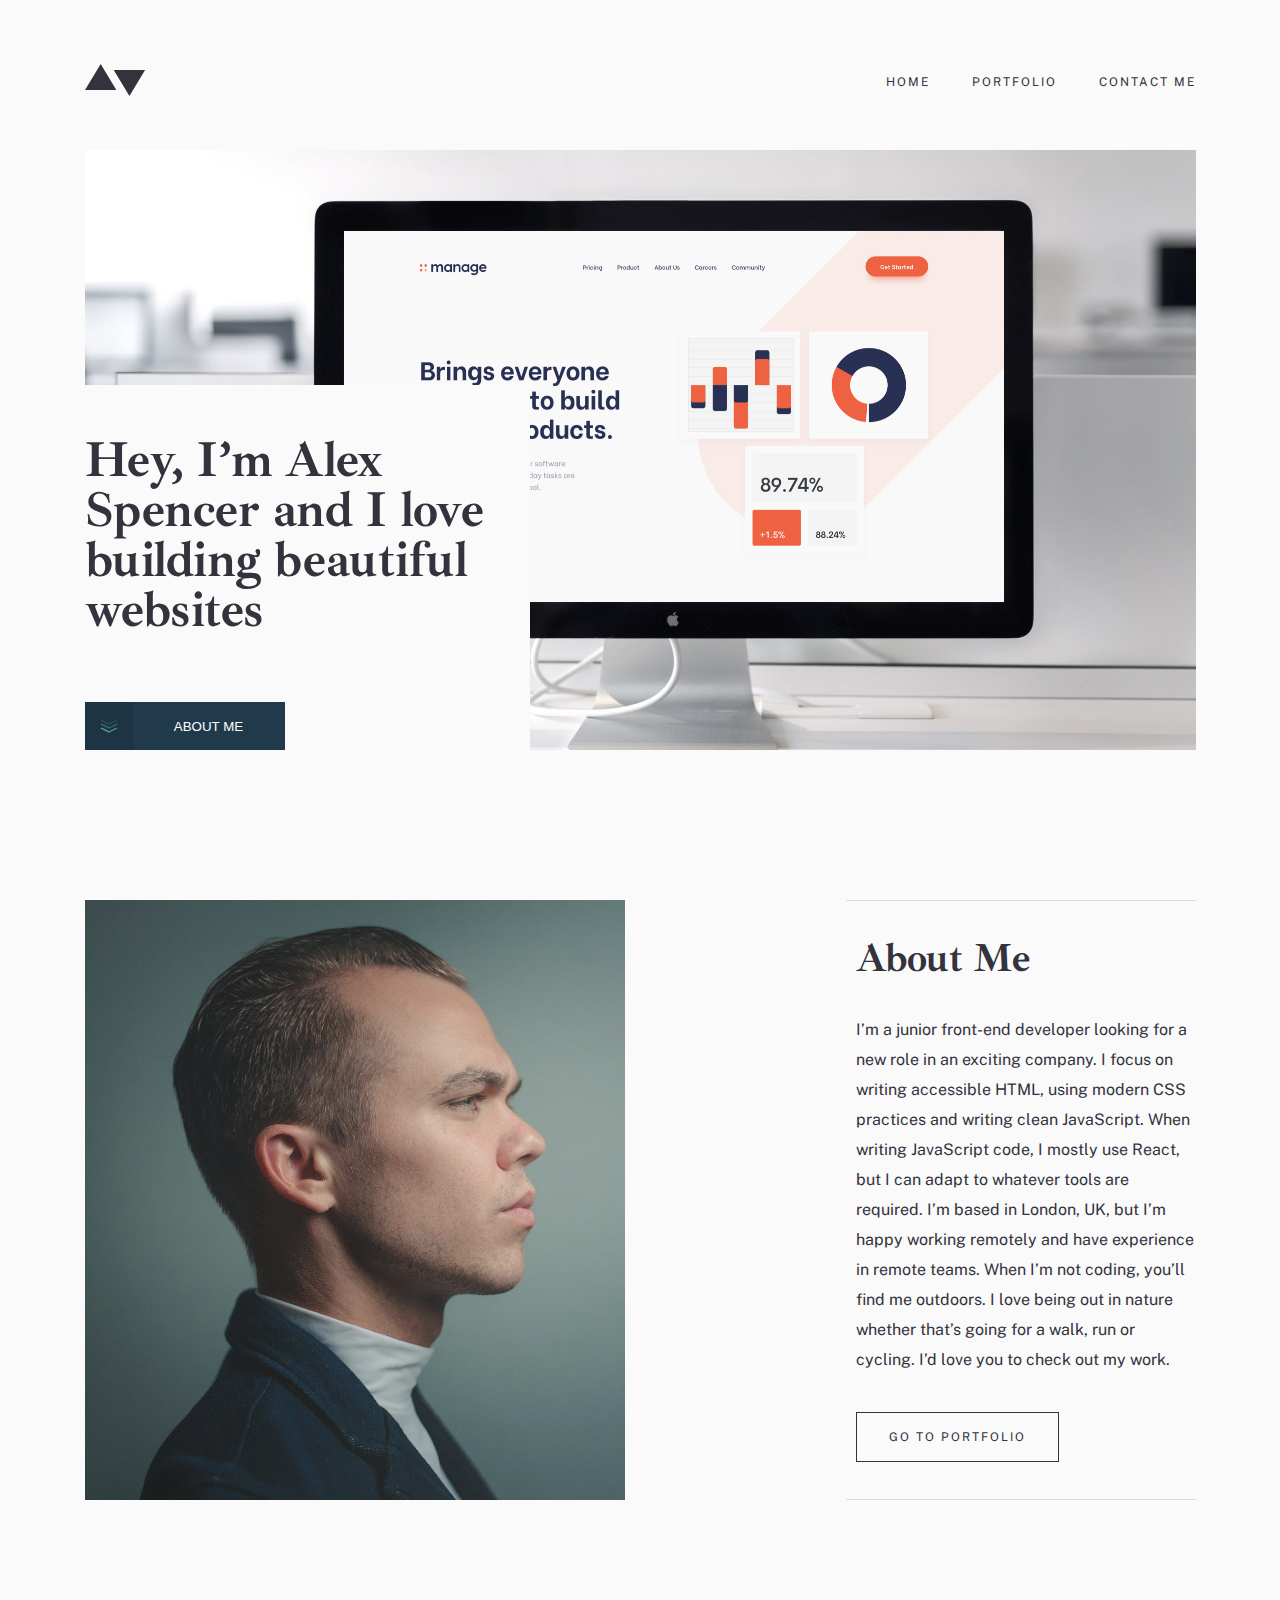
==== index.html @ b3fc0c16 "about-me done" ====
<!DOCTYPE html>
<html lang="en">
<head>
    <meta charset="UTF-8">
    <meta name="viewport" content="width=device-width, initial-scale=1.0">
    <title>Document</title>
    <link rel="stylesheet" href="./css/normalize.css">
    <link rel="stylesheet" href="./css/main.css">
</head>
<body>
        <!-- HEADER  -->
        <header class="header">
             <div class="container header__container">
                <a class="site-logo" href="./index.html">
                    <svg width="61" height="32" viewBox="0 0 61 32" fill="none" xmlns="http://www.w3.org/2000/svg">
                        <path id="Combined Shape" fill-rule="evenodd" clip-rule="evenodd" d="M31.3469 26.1224L15.6735 0L0 26.1224H31.3469ZM60.0816 5.87755L44.4082 32L28.7347 5.87755H60.0816Z" fill="#33323D"/>
                        </svg>                        
                </a>
                <nav class="sitenav">
                    <ul>
                        <li><a class="sitenav__links" href="#">HOME</a></li>
                        <li><a class="sitenav__links" href="#">PORTFOLIO</a></li>
                        <li><a class="sitenav__links" href="#">CONTACT ME</a></li>
                        <img  class="burger-btn" src="./images/svg/burger-btn.png" width="24" height="13" alt="">
                    </ul>
                </nav>
             </div>
        </header>
        <!-- HEADER END  -->

        <!-- HERO  -->  
        <section class="hero">
            <div class="container">
                <div class="hero__container">
                    <img  class="hero-respon-img" src="./images/jpg/btn-img-respon.jpg" width="311" height="271" alt="">
                    <div class="hero__text-wrapper">
                        <h1>Hey, I’m Alex Spencer and I love building beautiful websites</h1>
                        <div class="hero__text-wrapper__btn-box">
                            <img src="./images/png/btn-img.png" width="48" height="48" alt="">
                            <button type="button">ABOUT ME</button>
                        </div>
                    </div>
                </div>
            </div>
        </section>
        <!-- HERO END -->

        <!-- ABOUT ME -->
        <div class="about-me">
            <div class="container">
                <div class="about-me__wrapper">
                    <img class="about-me__wrapper__img" src="./images/jpg/about-me-img.jpg" width="540" height="600" alt="">
                    <img class="about-me__wrapper__img-2" src="./images/jpg/about-me-img-2.jpg" alt="">
                    <div class="about-me__wrapper__text-box">
                        <h2>About Me</h2>
                        <p>I’m a junior front-end developer looking for a new role in an exciting company. I focus on writing accessible HTML, using modern CSS practices and writing clean JavaScript. When writing JavaScript code, I mostly use React, but I can adapt to whatever tools are required. I’m based in London, UK, but I’m happy working remotely and have experience in remote teams. When I’m not coding, you’ll find me outdoors. I love being out in nature whether that’s going for a walk, run or cycling. I’d love you to check out my work.</p>
                        <button class="global-btn about-me__btn" type="button">GO TO PORTFOLIO</button>
                    </div>
                </div>
            </div>
        </div>
        <!-- ABOUT ME END -->
</body>
</html>
---- css/main.css ----
/* ibarra-real-nova-regular - latin */
@font-face {
    font-display: swap; 
    font-family: 'Ibarra Real Nova';
    font-style: normal;
    font-weight: 400;
    src: url('../fonts/ibarra-real-nova-v27-latin-regular.woff2') format('woff2');
  }
  /* ibarra-real-nova-700 - latin */
  @font-face {
    font-display: swap; 
    font-family: 'Ibarra Real Nova';
    font-style: normal;
    font-weight: 700;
    src: url('../fonts/ibarra-real-nova-v27-latin-700.woff2') format('woff2');
  }
  /* public-sans-regular - latin */
  @font-face {
      font-display: swap;
      font-family: 'Public Sans';
      font-style: normal;
      font-weight: 400;
      src: url('../fonts/public-sans-v15-latin-regular.woff2') format('woff2');
    }
    /* public-sans-700 - latin */
    @font-face {
      font-display: swap;
      font-family: 'Public Sans';
      font-style: normal;
      font-weight: 700;
      src: url('../fonts/public-sans-v15-latin-700.woff2') format('woff2');
    }
  :root {
      /* collors  */
      --Slightly-Desaturated-Cyan: #5FB4A2;
      --Dark-Blue: #203A4C;
      --Grayish-Dark-Blue: #33323D;
      --Light-Grey-Text-Field: #EAEAEB;
      --Bright-Red-Errors: #F43030;
      /* backgrounds */
      --Very-Light-Grey-BG: #FAFAFA;
  
      /* fonts */
      --fontPrimary:'Ibarra Real Nova', Arial, Helvetica, sans-serif;
      --fontSecondary:'Public Sans', Arial, Helvetica, sans-serif;
      --fontWeight:400;
  }
  *{
      box-sizing: border-box;
      margin: 0;
      padding: 0 ;
  }
  html{
      height: 100%;
      scroll-behavior: smooth;
  }
  
  body{
      display: flex;
      flex-direction: column;
      height: 100%;
      font-family: var(--fontSecondary);
      font-weight: var(--fontWeight);
      background-color: var(--Very-Light-Grey-BG);
  }
  main{
      flex-grow: 1;
  }
  h1{
      margin: 0;
  }
  a{
      text-decoration: none;
  }
  ul, ol{
      list-style: none;
  }
  img{
      max-width: 100%;
      height: auto;
      object-fit: contain;
      object-position: center ;
  }
  button{
      border: none;
      cursor: pointer;
      background-color: transparent;
  }
  .container{
      width: 100%;
      max-width: 1151px;
      margin: 0 auto;
      padding: 0 20px;
  }
  
  .global-btn{
    border: 1px solid var(--Grayish-Dark-Blue);
    padding: 17px 32px;
    font-family: var(--fontSecondary);
    font-size: 12px;
    line-height: 14px;
    letter-spacing: 2px;
    color: var(--Grayish-Dark-Blue);
  }
  .global-btn:hover{
    background-color: var(--Grayish-Dark-Blue);
    color: var(--Very-Light-Grey-BG);
  }
  .global-btn:active{
    background-color: var(--Very-Light-Grey-BG);
    color: var(--Grayish-Dark-Blue);
  }
  
  /* -------------------- HEADER ------------------ */
  
  .header{
      padding: 64px 0 54px 0; 
  }
  .header__container{
      display: flex;
      align-items: center;
      justify-content: space-between;
  }
  .site-logo{
      display: flex;
  }
  .sitenav ul{
      display: flex;
      align-items: center;
  }
  .sitenav ul li:not(:last-child){
      margin-left: 42px;
  }
  .sitenav__links{
      font-family: var(--fontSecondary);
      font-weight: var(--fontWeight);
      font-size: 12px;
      line-height: 14.1px;
      letter-spacing: 2px;
      color: var(--Grayish-Dark-Blue);
  }
  .sitenav__links:hover{
      color: var(--Slightly-Desaturated-Cyan);
  }
  .burger-btn{
    display: none;
    width: 24px;
    height: 13px;
    cursor: pointer;
}
.burger-btn:active{
    transform: scale(1.1);
}

  @media only screen and (max-width: 500px) {
    .header{
        padding: 64px 0 47px 0; 
    }
      .sitenav ul li:not(:last-child){
          margin-right: 22px;
      }
      .sitenav__links{
          font-family: var(--fontSecondary);
          font-weight: var(--fontWeight);
          font-size: 12px;
          line-height: 14.1px;
          letter-spacing: 2px;
          color: var(--Grayish-Dark-Blue);
      }
      .sitenav li{
        display: none;
    }
    .burger-btn{
        display: block;
    }
  }
  @media only screen and (max-width: 400px) {
    .header{
        padding: 32px 0 40px 0; 
    }
  }
  /* -------------------- HEADER END------------------ */


/* ---------------------     HERO    ------------------ */

.hero__container{
    background-image: url(../images/jpg/Bitmap.jpg);
    background-position: center;
    background-repeat: no-repeat;
    background-size: cover;
    height: 600px;
    display: flex;
    flex-direction: column;
    justify-content: end;
}   
.hero-respon-img{
    display: none;
}
.hero__text-wrapper{
    max-width: 445px;
    height: 365px;
    background-color: var(--Very-Light-Grey-BG);
    display: flex;
    flex-direction: column;
}
.hero__text-wrapper h1{
    font-weight: 700;
    font-size: 50px;
    line-height: 1;
    letter-spacing: -0.45px;
    color: var(--Grayish-Dark-Blue);
    transform: translateY(50px);
    font-family: var(--fontPrimary);
}
.hero__text-wrapper__btn-box{
    margin-top: auto;
    display: flex;
    align-items: center;
    width: 200px;
    background-color: var(--Dark-Blue);
    cursor: pointer;
}
.hero__text-wrapper__btn-box button{
    margin: 0 auto;
    color: #fff;
}
.hero__text-wrapper__btn-box:hover{
    background-color: var(--Slightly-Desaturated-Cyan);
}
.hero__text-wrapper__btn-box:active{
    background: rgba(32, 58, 76, 1);
    opacity: 20%;
}

@media only screen and (max-width: 768px) {
    .hero__text-wrapper{
        max-width: 510px;
        height: 270px;
    }
    .hero__text-wrapper h1{
        font-size: 40px;
        letter-spacing: -0.36px;
    }
    .hero-respon-img{
        display: block;
        width: 100%;
        max-width: 400px;
        height: auto;
        margin: 0 auto;
    }
    .hero__container{
        background-image:none;
        height: 600px;
    }
}
@media only screen and (max-width: 400px) {
    
    .hero__text-wrapper{
        margin-bottom: 60px;
    }
    .hero__text-wrapper h1{
        transform: translateY(20px);
    }
}
/* ---------------------    HERO END    ------------------ */



/* -----------------  ABOUT ME   ---------------------------- */
.about-me__wrapper{
    margin: 150px 0;
    display: flex;
    align-items: center;
    justify-content: space-between;
}
.about-me__wrapper__img{
    width: 100%;
    max-width: 540px;
}
.about-me__wrapper__img-2{
    display: none;
}
.about-me__wrapper__text-box{
    width: 100%;
    max-width: 350px;
    height: 600px;
    display: flex;
    flex-direction: column;
    justify-content: space-evenly;
    align-items: start;
    border-top: 1px solid rgba(51, 50, 61, 15%);
    border-bottom: 1px solid rgba(51, 50, 61, 15%);
    padding-left: 10px;

}
.about-me__wrapper__text-box h2{
    font-family: var(--fontPrimary);
    font-size: 40px;
    font-weight: 700;
    line-height: 1;
    letter-spacing: -0.36px;
    color: var(--Grayish-Dark-Blue);
}
.about-me__wrapper__text-box p{
    font-family: var(--fontSecondary);
    font-size: 16px;
    font-weight: 400;
    line-height: 30px;
    color: var(--Grayish-Dark-Blue);
}
@media only screen and (max-width: 981px) {
    .about-me__wrapper__img{
        display: none;
    }
    .about-me__wrapper__img-2{
        display: block;
    }
}
@media only screen and (max-width: 981px) {
    .about-me__wrapper{
        display: flex;
        flex-direction: column;
        gap: 32px;
            margin: 96px 0;
    }   
    .about-me__wrapper__img{
        display: block;
    }
    .about-me__wrapper__img-2{
        display:  none;
    }
}
/* -----------------  ABOUT ME END   ---------------------------- */
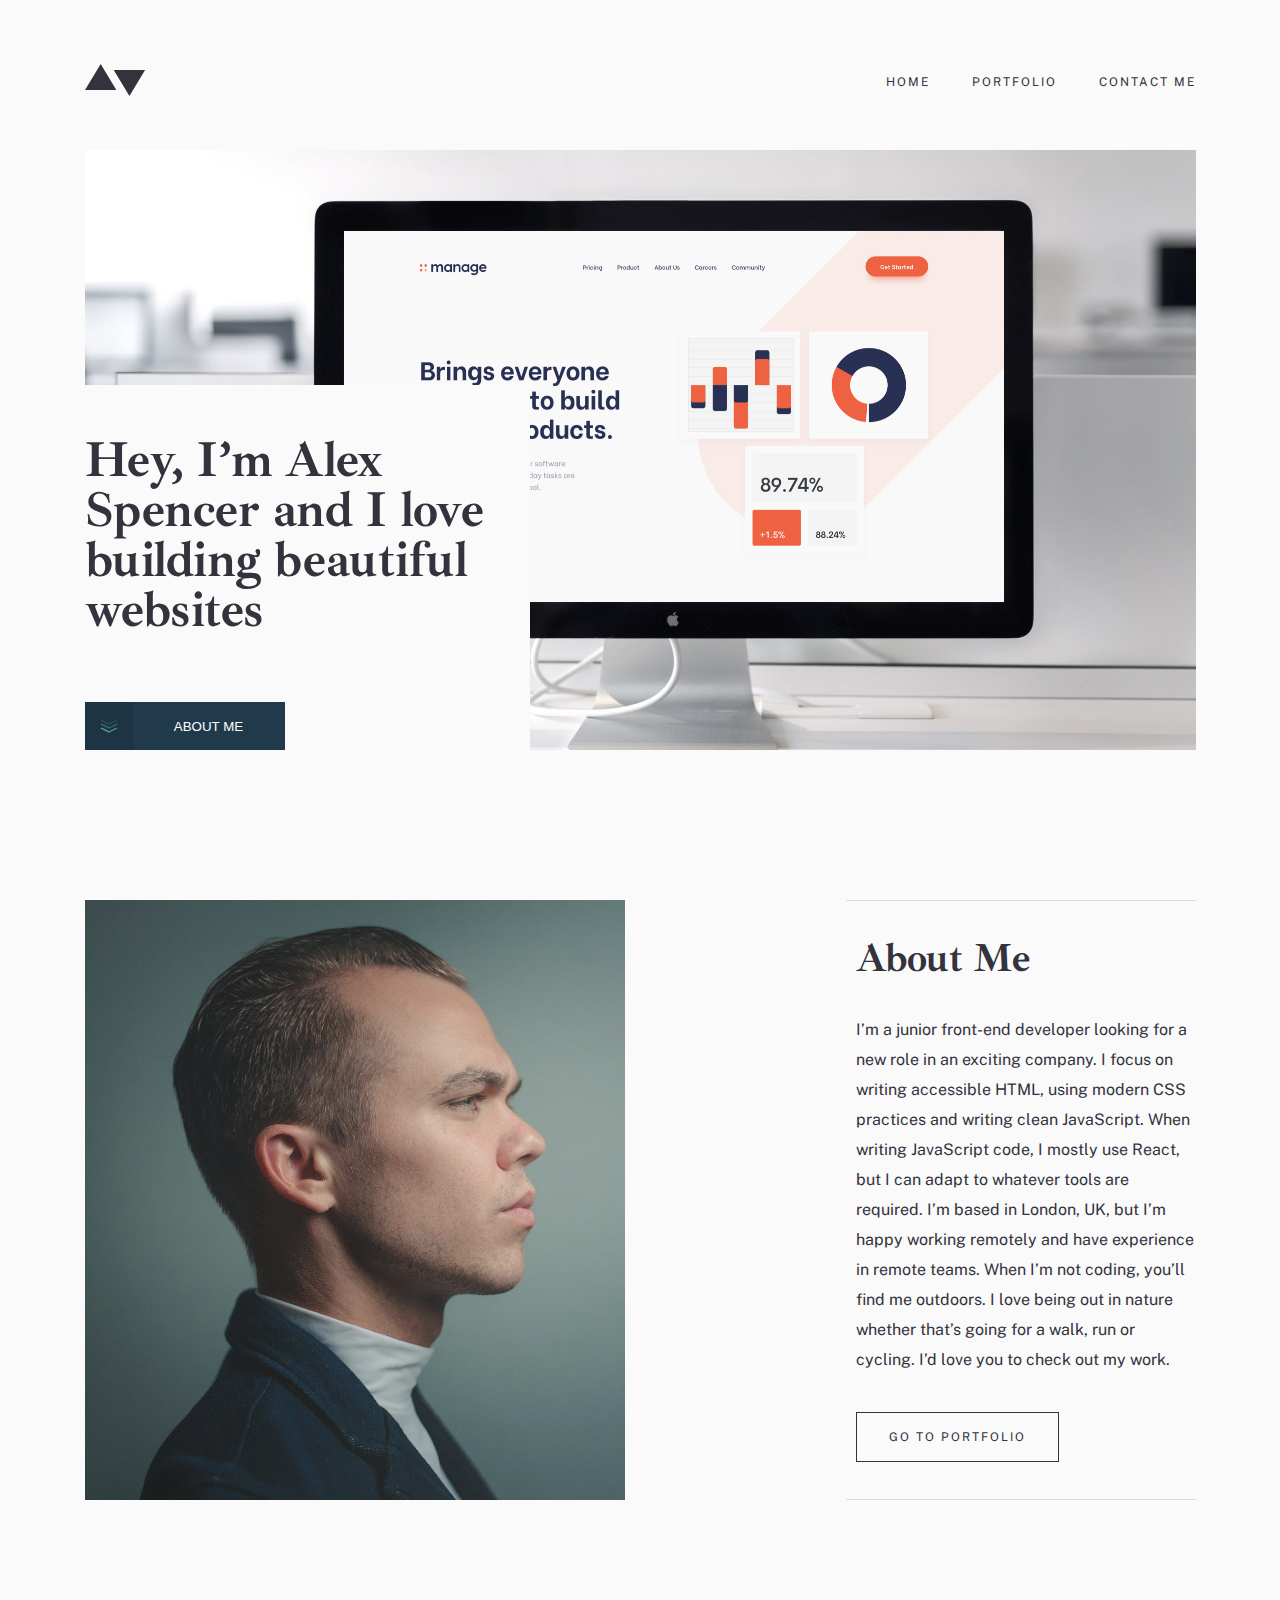
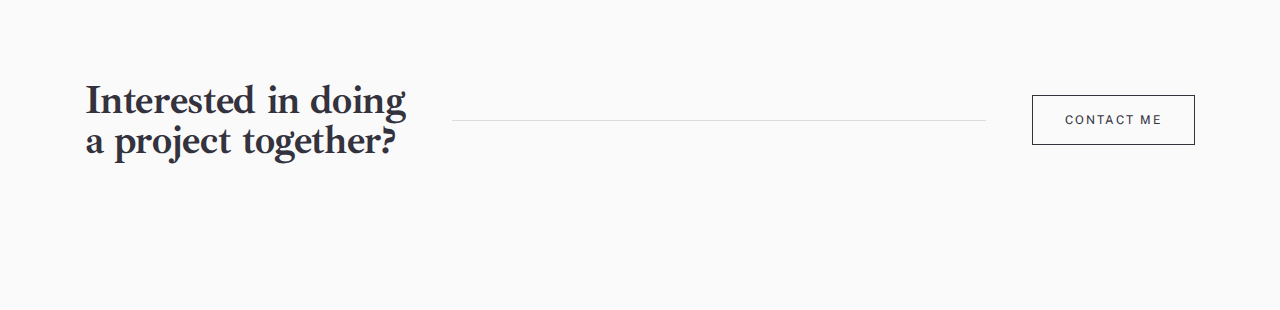
==== commit c829d0cc: "contact done" ====
--- a/index.html
+++ b/index.html
@@ -60,5 +60,18 @@
             </div>
         </div>
         <!-- ABOUT ME END -->
+        
+        <!-- CONTACT -->
+        <div class="contact-box">
+            <div class="container ">
+                <div class="contact-box__wrapper">
+                    <h2>Interested in doing <br> a  project together?</h2>
+                    <span></span>
+                    <button class="global-btn contact-box__wrapper__btn" type="button">CONTACT ME</button>
+                </div>
+            </div>
+        </div>
+        <!-- CONTACT END  -->
+        
 </body>
 </html>--- a/css/main.css
+++ b/css/main.css
@@ -322,7 +322,7 @@
         display: flex;
         flex-direction: column;
         gap: 32px;
-            margin: 96px 0;
+        margin: 96px 0;
     }   
     .about-me__wrapper__img{
         display: block;
@@ -331,4 +331,70 @@
         display:  none;
     }
 }
-/* -----------------  ABOUT ME END   ---------------------------- */+@media only screen and (max-width: 400px) {
+    .about-me__wrapper__text-box p{
+        font-size: 13px;
+        line-height: 25px;
+    }
+}
+/* -----------------  ABOUT ME END   ---------------------------- */
+
+
+/* -------------  CONTACT   ---------------- */
+.contact-box__wrapper{
+    display: flex;
+    align-items: center;
+    justify-content: space-between;
+    padding: 30px 0 150px 0 ;
+}
+.contact-box__wrapper h2{
+    font-family: var(--fontPrimary);
+    font-weight: 700;
+    font-size: 40px;
+    line-height: 1;
+    letter-spacing: -0.36px;
+    color: var(--Grayish-Dark-Blue);
+}
+.contact-box__wrapper span{
+    width: 100%;
+    max-width: 534px;
+    height: 1px;
+    background-color: var(--Grayish-Dark-Blue);
+    opacity: 15%;
+}
+@media only screen and (max-width: 1110px) {
+    .contact-box__wrapper span{
+        width: 100%;
+        max-width: 334px;
+    }
+}
+@media only screen and (max-width: 930px) {
+    .contact-box__wrapper span{
+        width: 100%;
+        max-width: 113px;
+    }
+}
+@media only screen and (max-width: 691px) {
+    .contact-box__wrapper span{
+        display: none;
+    }
+    .contact-box__wrapper{
+      padding: 10px 0 96px 0 ;
+      flex-direction: column;
+      gap: 40px;
+    }
+    .contact-box__wrapper h2{
+        text-align:center;
+    }
+}
+@media only screen and (max-width: 400px) {
+    .contact-box__wrapper h2{
+        font-size: 25px;
+        letter-spacing: 2px;
+    }
+    .contact-box__wrapper{
+        gap: 40px;
+      }
+}
+/* -------------  CONTACT END   ---------------- */
+    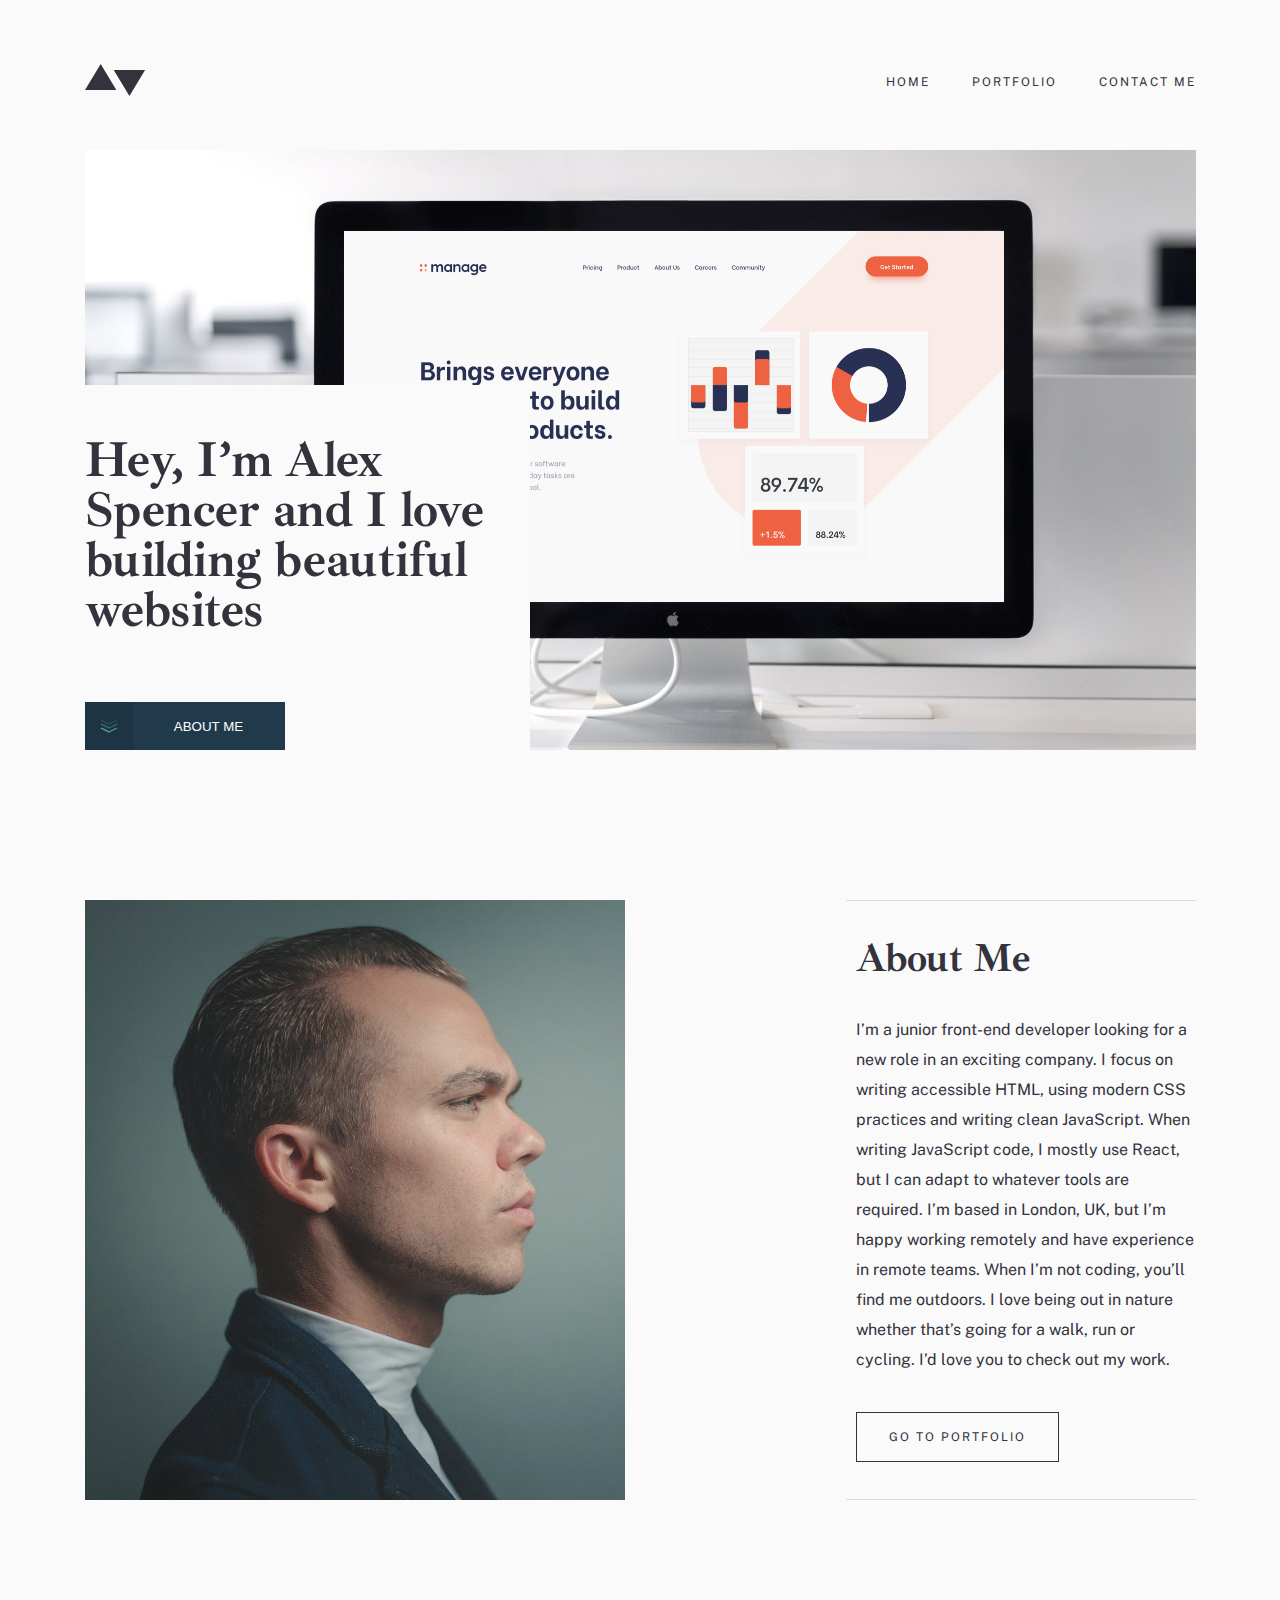
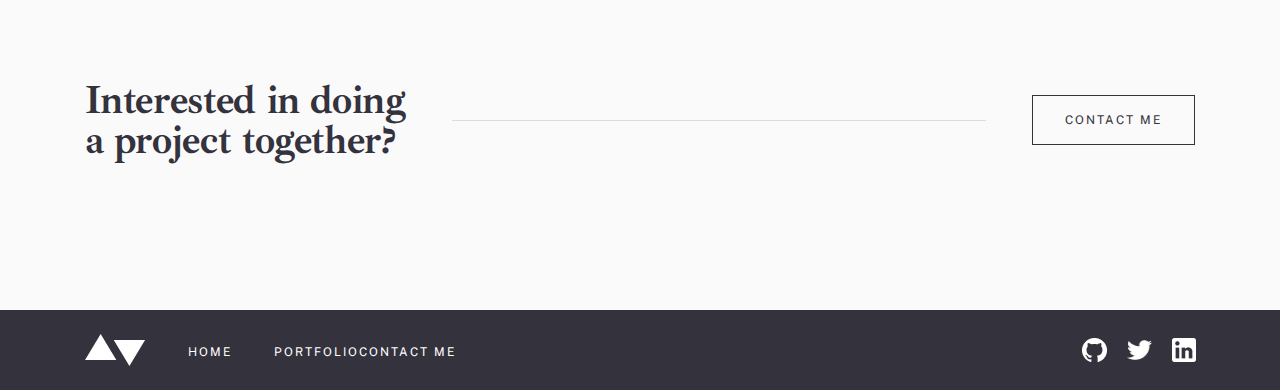
==== commit 383db3e6: "footer done" ====
--- a/index.html
+++ b/index.html
@@ -60,7 +60,7 @@
             </div>
         </div>
         <!-- ABOUT ME END -->
-        
+
         <!-- CONTACT -->
         <div class="contact-box">
             <div class="container ">
@@ -73,5 +73,29 @@
         </div>
         <!-- CONTACT END  -->
         
+          <!--  FOOTER -->
+        <header class="header footer">
+             <div class="container header__container footer__wrapper ">
+                <a class="site-logo" href="./index.html">
+                    <svg width="61" height="32" viewBox="0 0 61 32" fill="none" xmlns="http://www.w3.org/2000/svg">
+                        <path id="Combined Shape" fill-rule="evenodd" clip-rule="evenodd" d="M31.3469 26.1224L15.6735 0L0 26.1224H31.3469ZM60.0816 5.87755L44.4082 32L28.7347 5.87755H60.0816Z" fill="#fff"/>
+                        </svg>                        
+                </a>
+                <nav class="sitenav footer__list">
+                    <ul>
+                        <li><a class="sitenav__links footer-links" href="#">HOME</a></li>
+                        <li><a class="sitenav__links footer-links" href="#">PORTFOLIO</a></li>
+                        <li><a class="sitenav__links footer-links" href="#">CONTACT ME</a></li>
+                    </ul>
+                </nav>
+                <div class="footer__box">
+                    <img src="./images/png/Path.png" width="25" height="24" alt="">
+                    <img src="./images/png/twit.png" width="25" height="19.5" alt="">
+                    <img src="./images/png/in.png" width="24" height="24" alt="">
+                </div>
+             </div>
+        </header>
+        
+        <!-- FOOTER END  -->
 </body>
 </html>--- a/css/main.css
+++ b/css/main.css
@@ -397,4 +397,53 @@
       }
 }
 /* -------------  CONTACT END   ---------------- */
-    +    
+.footer{
+    background-color:var(--Grayish-Dark-Blue);
+    padding: 24px 0;
+}
+.footer__box{
+    display: flex;
+    align-items: center;
+    gap: 20px;
+}
+.footer__list{
+    margin-right: auto;
+}
+.footer-links{
+    color: #fff;
+}
+
+@media only screen and (max-width: 600px) {
+.footer__list {
+    margin: 0 auto;
+}
+.footer__list ul {
+    gap: 28px;
+}
+.footer__list  ul li:not(:last-child){
+    margin-left: 0;
+}
+.footer__list ul{
+    display: flex;
+    flex-direction: column;
+    align-items: center;
+}
+.footer__list ul li:nth-child(2){
+    margin: 0;
+}
+.footer__list ul li:nth-child(1){
+    margin: 0;
+}
+.footer__wrapper{
+    display: flex;
+    flex-direction: column;
+    gap: 40px;
+}
+}
+@media only screen and (max-width: 500px) {
+    .footer__list li{
+        display: block;
+    }
+}
+
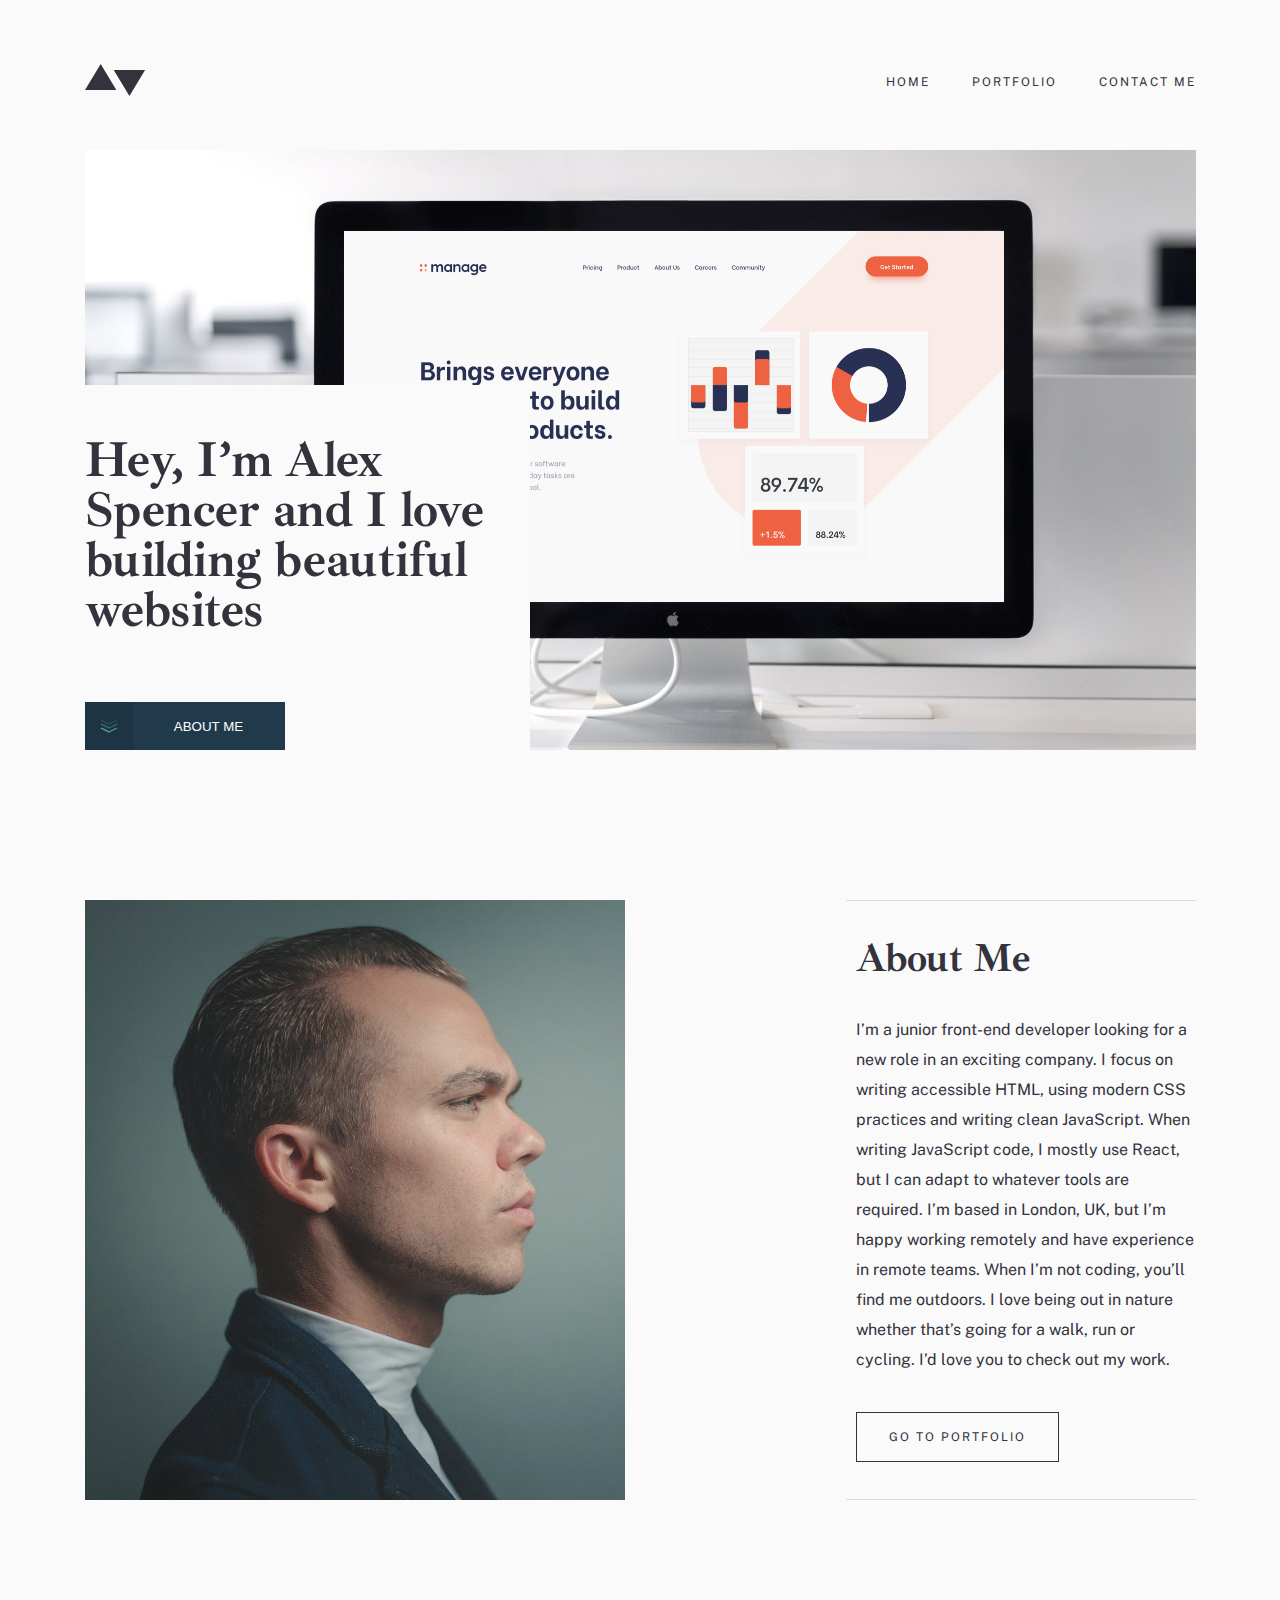
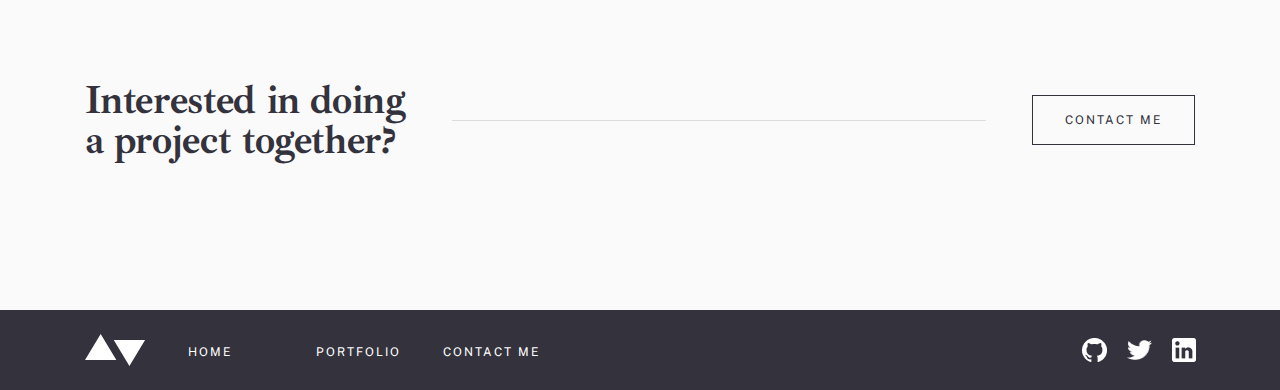
==== commit b9da490e: "footer changed" ====
--- a/index.html
+++ b/index.html
@@ -97,5 +97,7 @@
         </header>
         
         <!-- FOOTER END  -->
+
+        
 </body>
 </html>--- a/css/main.css
+++ b/css/main.css
@@ -397,7 +397,9 @@
       }
 }
 /* -------------  CONTACT END   ---------------- */
-    
+
+/* -------------  FOOTER    ---------------- */
+
 .footer{
     background-color:var(--Grayish-Dark-Blue);
     padding: 24px 0;
@@ -410,11 +412,14 @@
 .footer__list{
     margin-right: auto;
 }
+.footer__list ul li:not(:last-child){
+    margin-right: 42px;
+}
 .footer-links{
     color: #fff;
 }
 
-@media only screen and (max-width: 600px) {
+@media only screen and (max-width: 640px) {
 .footer__list {
     margin: 0 auto;
 }
@@ -447,3 +452,4 @@
     }
 }
 
+/* -------------  FOOTER END   ---------------- */
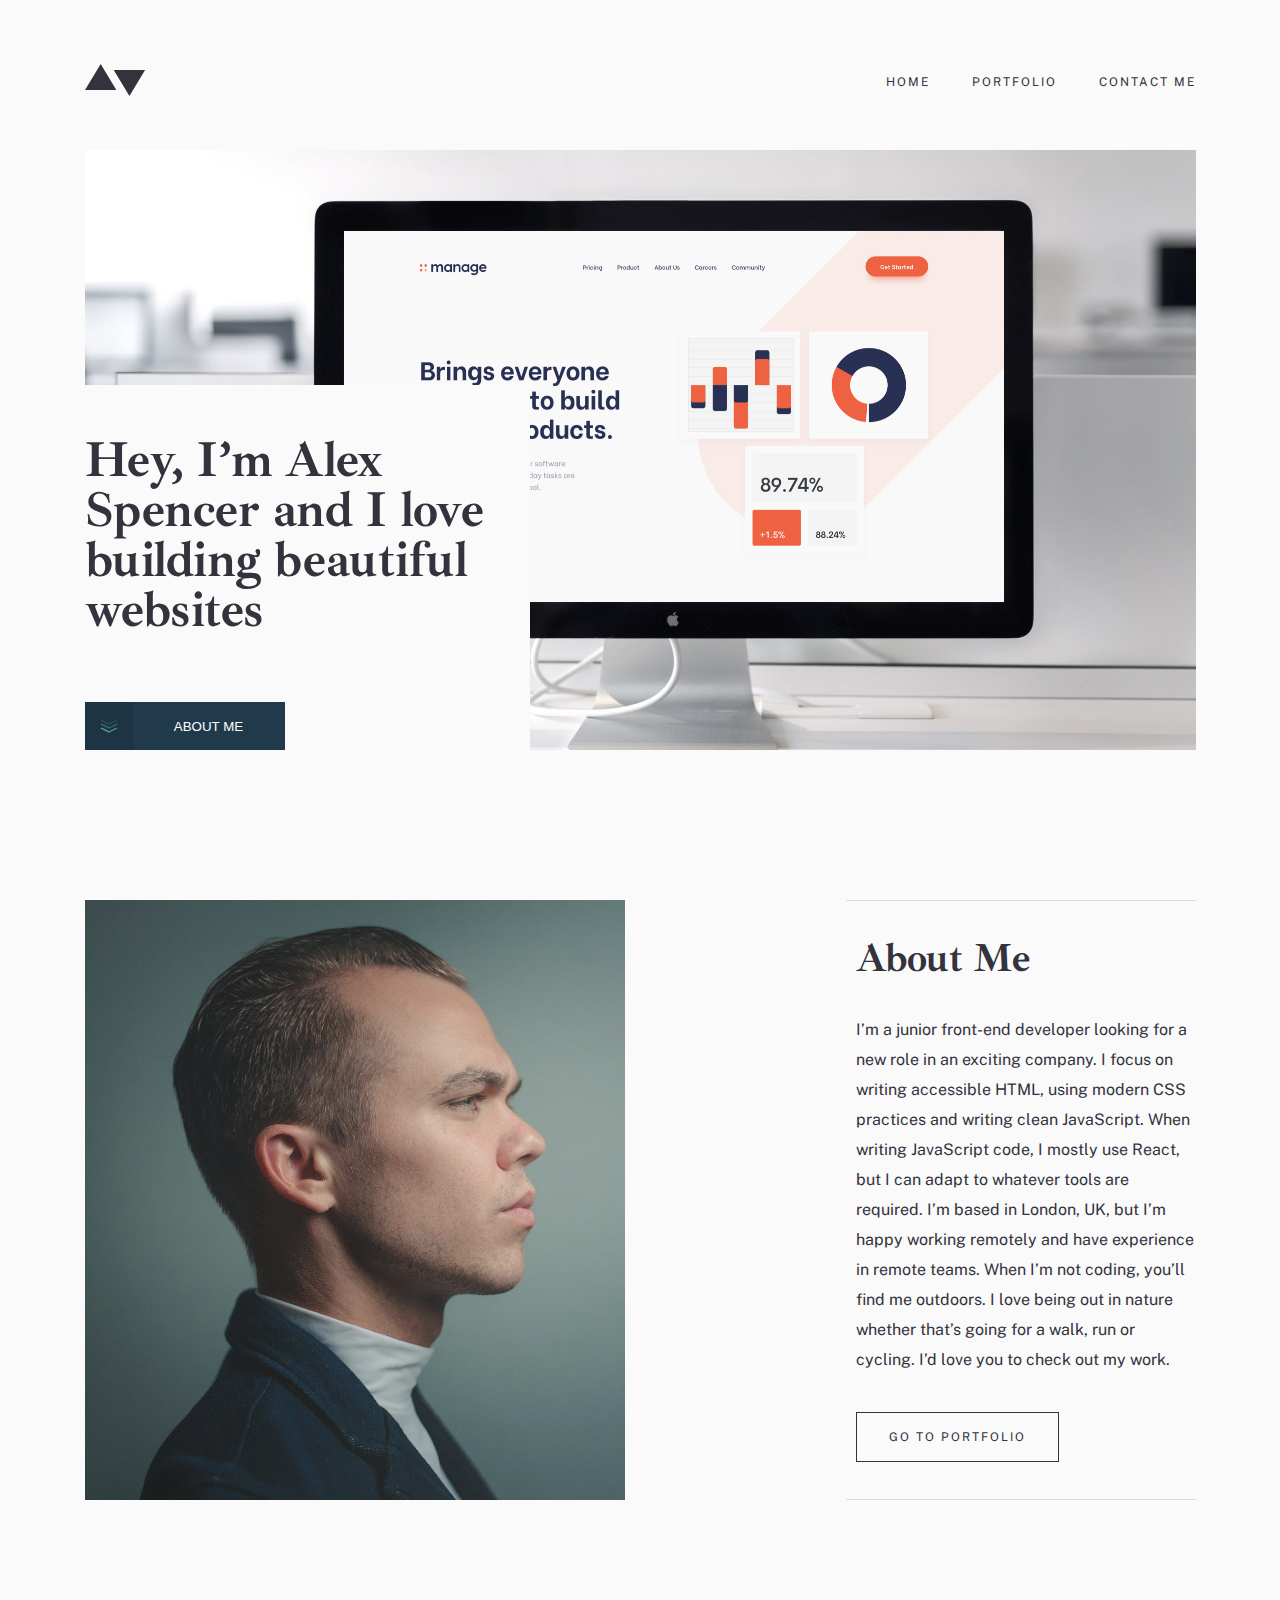
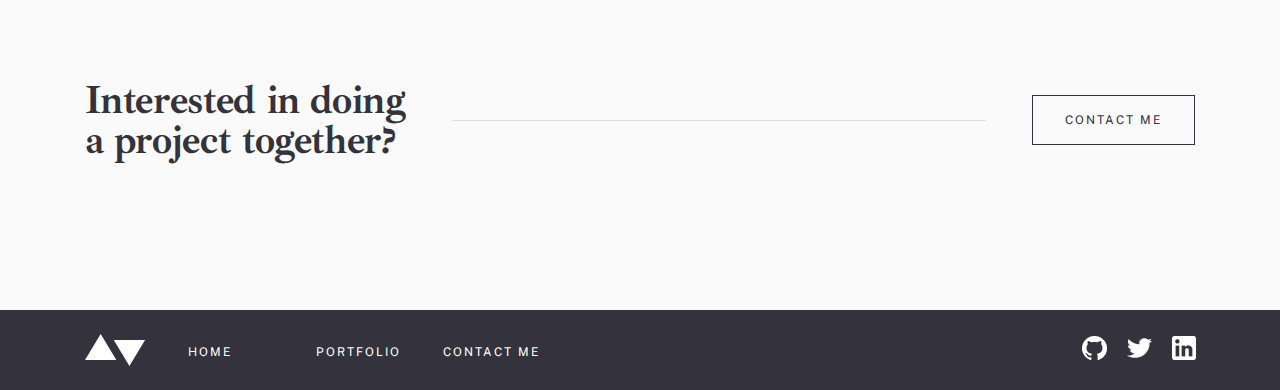
==== commit e9be0510: "partfolio index done" ====
--- a/index.html
+++ b/index.html
@@ -3,7 +3,7 @@
 <head>
     <meta charset="UTF-8">
     <meta name="viewport" content="width=device-width, initial-scale=1.0">
-    <title>Document</title>
+    <title>Home</title>
     <link rel="stylesheet" href="./css/normalize.css">
     <link rel="stylesheet" href="./css/main.css">
 </head>
@@ -18,8 +18,8 @@
                 </a>
                 <nav class="sitenav">
                     <ul>
-                        <li><a class="sitenav__links" href="#">HOME</a></li>
-                        <li><a class="sitenav__links" href="#">PORTFOLIO</a></li>
+                        <li><a class="sitenav__links" href="./index.html">HOME</a></li>
+                        <li><a class="sitenav__links" href="./partfolio.html">PORTFOLIO</a></li>
                         <li><a class="sitenav__links" href="#">CONTACT ME</a></li>
                         <img  class="burger-btn" src="./images/svg/burger-btn.png" width="24" height="13" alt="">
                     </ul>
@@ -54,7 +54,9 @@
                     <div class="about-me__wrapper__text-box">
                         <h2>About Me</h2>
                         <p>I’m a junior front-end developer looking for a new role in an exciting company. I focus on writing accessible HTML, using modern CSS practices and writing clean JavaScript. When writing JavaScript code, I mostly use React, but I can adapt to whatever tools are required. I’m based in London, UK, but I’m happy working remotely and have experience in remote teams. When I’m not coding, you’ll find me outdoors. I love being out in nature whether that’s going for a walk, run or cycling. I’d love you to check out my work.</p>
-                        <button class="global-btn about-me__btn" type="button">GO TO PORTFOLIO</button>
+                        <a href="./partfolio.html">
+                            <button class="global-btn about-me__btn" type="button">  GO TO PORTFOLIO</button>
+                        </a>
                     </div>
                 </div>
             </div>
@@ -83,21 +85,20 @@
                 </a>
                 <nav class="sitenav footer__list">
                     <ul>
-                        <li><a class="sitenav__links footer-links" href="#">HOME</a></li>
-                        <li><a class="sitenav__links footer-links" href="#">PORTFOLIO</a></li>
+                        <li><a class="sitenav__links footer-links" href="./index.html">HOME</a></li>
+                        <li><a class="sitenav__links footer-links" href="./partfolio.html">PORTFOLIO</a></li>
                         <li><a class="sitenav__links footer-links" href="#">CONTACT ME</a></li>
                     </ul>
                 </nav>
                 <div class="footer__box">
-                    <img src="./images/png/Path.png" width="25" height="24" alt="">
-                    <img src="./images/png/twit.png" width="25" height="19.5" alt="">
-                    <img src="./images/png/in.png" width="24" height="24" alt="">
+                    <a class="footer__box__lin-imgs" href="#"><img src="./images/png/Path.png" width="25" height="24" alt=""></a>
+                    <a class="footer__box__lin-imgs" href="#"><img src="./images/png/twit.png" width="25" height="19.5" alt=""></a>
+                    <a class="footer__box__lin-imgs" href="#"><img src="./images/png/in.png" width="24" height="24" alt=""></a>
                 </div>
              </div>
-        </header>
-        
+        </header>    
         <!-- FOOTER END  -->
 
-        
+
 </body>
 </html>--- a/css/main.css
+++ b/css/main.css
@@ -292,7 +292,6 @@
     border-top: 1px solid rgba(51, 50, 61, 15%);
     border-bottom: 1px solid rgba(51, 50, 61, 15%);
     padding-left: 10px;
-
 }
 .about-me__wrapper__text-box h2{
     font-family: var(--fontPrimary);
@@ -453,3 +452,23 @@
 }
 
 /* -------------  FOOTER END   ---------------- */
+
+
+/* ----------------PARTFOLIO SECTION-------------------- */
+    .partfolio__wrapper{
+        width: 100%;
+        max-width: 1015px;
+    }
+    .partfolio__wrapper__text-box{
+        width: 100%;
+        max-width: 350px;
+        height: 500px;
+    }
+    .partfolio__wrapper-2{
+        flex-direction: row-reverse;
+        float: right;
+    }
+    .partfolio__wrapper{
+        margin: 80px 0;
+    }
+/* ----------------PARTFOLIO SECTION END-------------------- */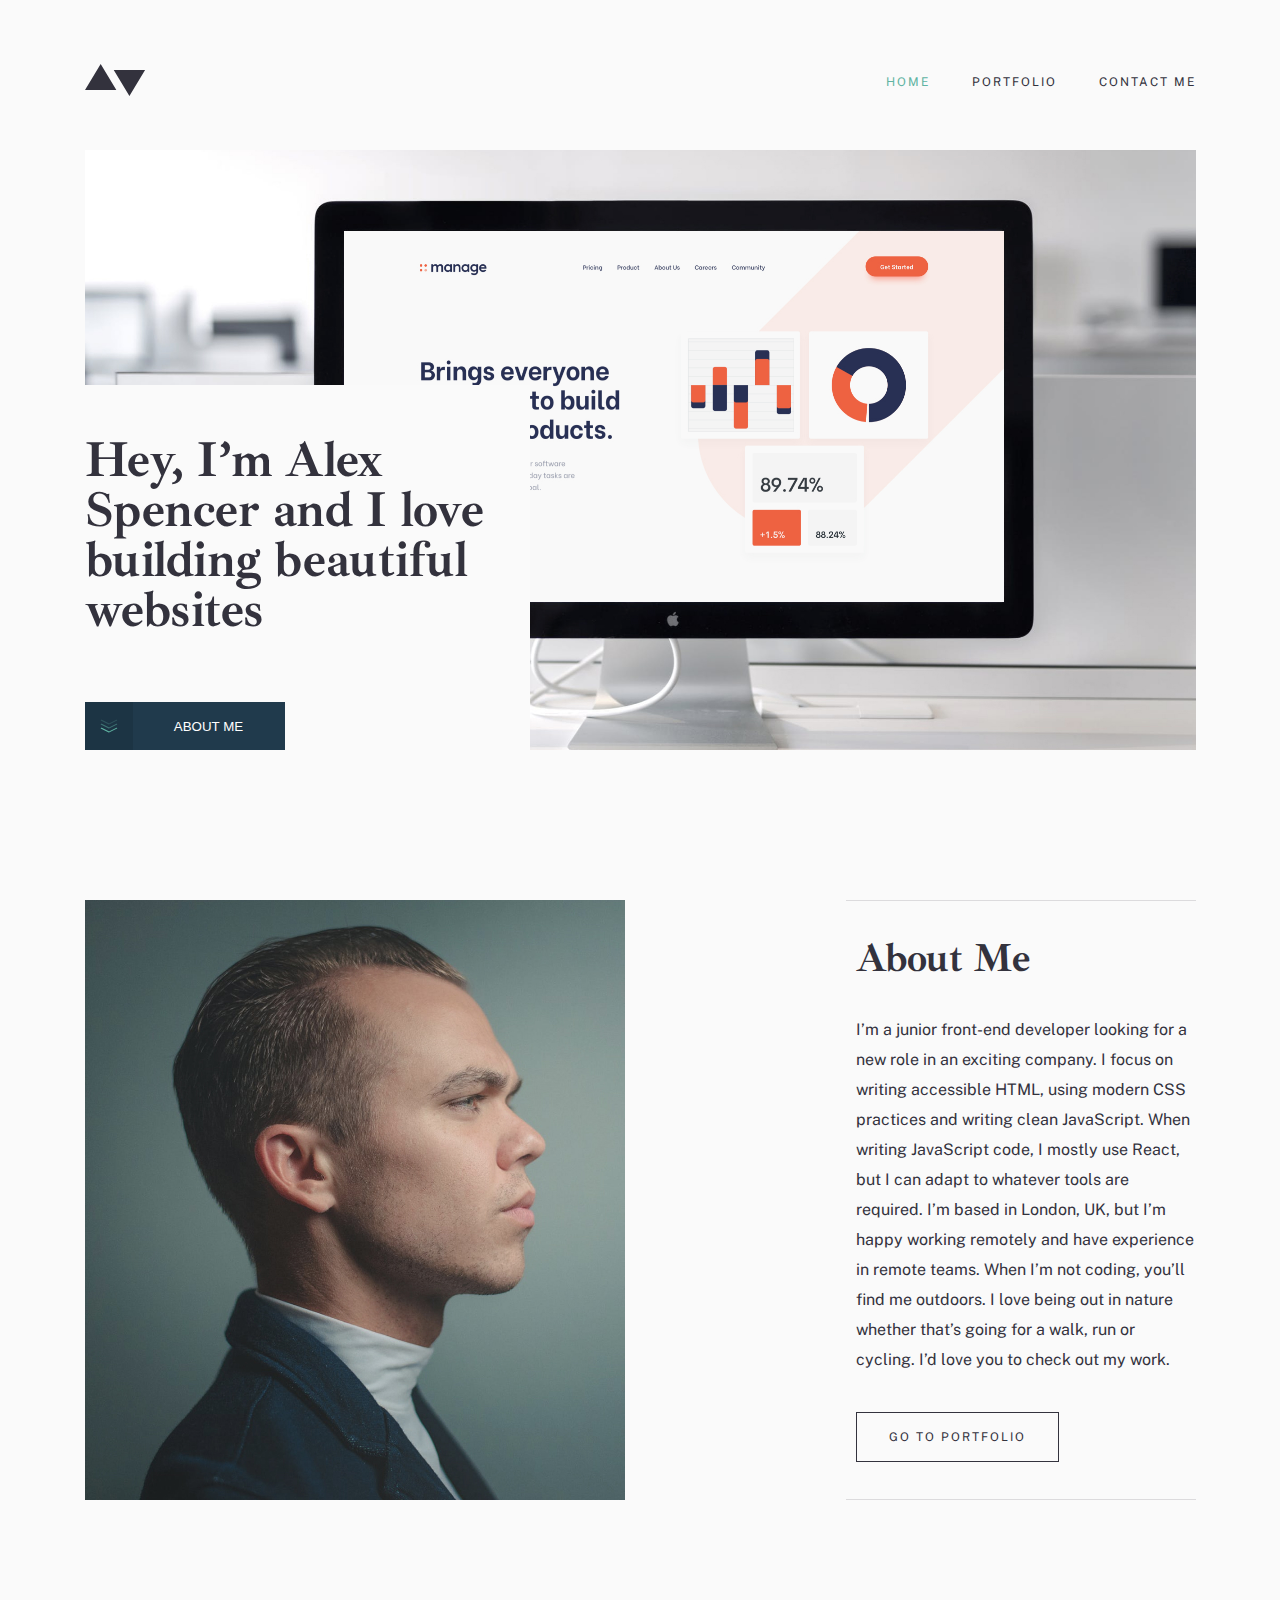
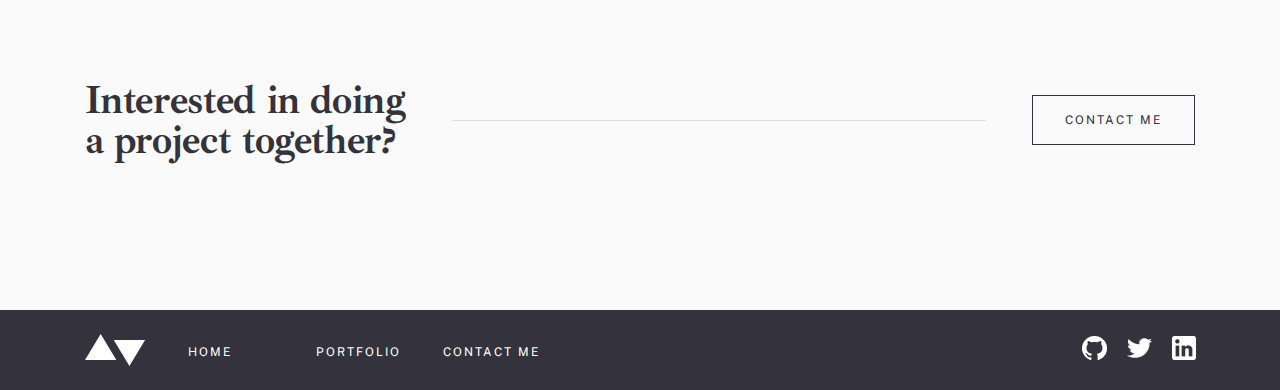
==== commit b2acff85: "partfolio mini page all done" ====
--- a/index.html
+++ b/index.html
@@ -18,10 +18,10 @@
                 </a>
                 <nav class="sitenav">
                     <ul>
-                        <li><a class="sitenav__links" href="./index.html">HOME</a></li>
+                        <li><a class="sitenav__links" style="color: rgba(95, 180, 162, 1) ;" href="./index.html">HOME</a></li>
                         <li><a class="sitenav__links" href="./partfolio.html">PORTFOLIO</a></li>
                         <li><a class="sitenav__links" href="#">CONTACT ME</a></li>
-                        <img  class="burger-btn" src="./images/svg/burger-btn.png" width="24" height="13" alt="">
+                        <img  class="burger-btn" src="./images/png/burger-btn.png" width="24" height="13" alt="">
                     </ul>
                 </nav>
              </div>
@@ -46,7 +46,7 @@
         <!-- HERO END -->
 
         <!-- ABOUT ME -->
-        <div class="about-me">
+        <div class="about-me" id="about-me">
             <div class="container">
                 <div class="about-me__wrapper">
                     <img class="about-me__wrapper__img" src="./images/jpg/about-me-img.jpg" width="540" height="600" alt="">
--- a/css/main.css
+++ b/css/main.css
@@ -471,4 +471,232 @@
     .partfolio__wrapper{
         margin: 80px 0;
     }
-/* ----------------PARTFOLIO SECTION END-------------------- */+@media only screen and (max-width: 982px) {
+    .partfolio__wrapper-2{
+        flex-direction: column;
+    }
+}
+/* ----------------PARTFOLIO SECTION END-------------------- */
+
+
+
+.hero__img-box{
+    margin-bottom: 100px;
+}
+.manage-texts__wrapper{
+    display: flex;
+    align-items: start;
+    justify-content: space-between;
+    flex-wrap: wrap;
+}
+.manage-texts__box-1{
+    width: 100%;
+    max-width: 400px;
+    border-bottom: 1px solid rgba(51, 50, 61, 15%);
+    border-top: 1px solid rgba(51, 50, 61, 15%);
+    padding:  0 0 32px 0 ;
+    margin-bottom: 40px;
+}
+.manage-texts__box-1__texts p{
+    color: var(--Grayish-Dark-Blue);
+    font-size: 15px;
+    line-height: 30px;
+    margin-bottom: 23px;
+}
+.manage-texts__box-1__h2-1{
+    color: var(--Grayish-Dark-Blue);
+    font-family: var(--fontPrimary);
+    font-weight: 700;
+    font-size: 40px;
+    line-height: 1;
+    letter-spacing: -0.36px;
+    margin: 30px 0 29px 0 ;
+}
+.manage-texts__box-1__links{
+    display: flex;
+    flex-direction: column;
+    align-items: start;
+}
+.manage-texts__box-1__links a{
+    color: var(--Slightly-Desaturated-Cyan);
+    font-family: var(--fontSecondary);
+    font-weight: 700;
+    font-size: 16px;
+    line-height: 30px;
+    margin-bottom: 16px;
+}
+.manage-texts__box-1__h2-2{
+    display: none;
+    color: var(--Grayish-Dark-Blue);
+    font-family: var(--fontPrimary);
+    font-weight: 700;
+    font-size: 40px;
+    line-height: 1;
+    letter-spacing: -0.36px;
+    margin: 32px 0 16px 0 ;
+}
+.manage-texts__box-2{
+    width: 100%;
+    max-width: 635px;
+    display: flex;
+    flex-direction: column;
+}
+.manage-texts__box-2 h2{
+    color: var(--Grayish-Dark-Blue);
+    font-size:32px ;
+    font-weight: var(--fontWeight);
+    line-height: 42px;
+    letter-spacing: -0.29px;
+    font-family: var(--fontSecondary);
+    margin-bottom: 29px;
+}
+.manage-texts__box-2 p{
+    font-size: 15px;
+    line-height: 2;
+    font-family: var(--fontSecondary);
+    margin-bottom: 40px;
+}
+.manage-texts__box-2 h3{
+    color: var(--Grayish-Dark-Blue);
+    font-size:32px ;
+    font-weight: var(--fontWeight);
+    line-height: 42px;
+    letter-spacing: -0.29px;
+    font-family: var(--fontSecondary);
+    margin-bottom: 28px;
+}
+.manage-texts__box-2 img{
+    margin-bottom: 32px;
+}
+@media only screen and (max-width: 1092px) {
+    .manage-texts__wrapper{
+        display: flex;
+        justify-content: center;
+    }
+    .manage-texts__box-1{
+        display: flex;
+        align-items:start;
+        max-width: 750px;
+        flex-direction: row-reverse;
+        gap: 10px;  
+        padding-top: 32px;
+    }
+    .manage-texts__box-1__links{
+        margin-right: auto;
+    }
+    .manage-texts__box-1__texts{
+        width: 50%;
+    }
+    .manage-texts__box-1__h2-2{
+        display: block;
+         margin: 0 0 29px 0 ;
+    }
+    .manage-texts__box-1__h2-1{
+        display: none;
+    }
+    .manage-texts__box-1__links a{
+        font-size: 13px;
+    }
+}
+@media only screen and (max-width: 1000px) {
+    .hero__img-box{
+        margin-bottom: 40px;
+    }
+}
+@media only screen and (max-width: 590px) {
+    .manage-texts__box-1{
+        display: flex;
+        flex-direction: column;
+        align-items: start;
+    }
+    .manage-texts__box-1__h2-2{
+        display: none;
+
+    }
+    .manage-texts__box-1__h2-1{
+        display: block;
+        margin: 24px 0;
+        font-size: 40px;
+    }
+    .manage-texts__box-1__texts{
+        width: 100%;
+    }
+   
+}
+
+
+.slide-bar__wrapper{
+    display: flex;
+    align-items: center;
+    justify-content: space-between;
+    margin: 60px 0 100px 0;
+    border-bottom: 1px solid  rgba(51, 50, 61, 0.281);
+    border-top: 1px solid rgba(51, 50, 61, 0.281);
+}
+.slide-bar__wrapper__box-1, .slide-bar__wrapper__box-2{
+    display: flex;
+    align-items: center;
+    padding: 32px 0;
+}
+.slide-bar__wrapper__span{
+    width: 2px ;
+    height: 150px;
+    background-color: rgba(51, 50, 61, 0.281);
+}
+.slide-bar__wrapper__box-2{
+    text-align: end;
+}
+.slide-bar__wrapper__img{
+    cursor: pointer;
+}
+.slide-bar__wrapper__img:not(:last-child){
+    margin-right: 25px;
+}
+.slide-bar__wrapper__img:last-child{
+    margin-left: 25px;
+}
+.slide-bar__wrapper__box-1__texts h3{
+    color: var(--Grayish-Dark-Blue);
+    font-family: var(--fontSecondary);
+    font-weight: 400;
+    font-size: 32px;
+    line-height: 36px;
+    letter-spacing: -0.29px;
+    padding: 5px 0;
+}
+.slide-bar__wrapper__box-1__texts p{
+    color: var(--Grayish-Dark-Blue);
+    font-family: var(--fontSecondary);
+    font-weight: 400;
+    font-size: 16px;
+    line-height: 30px;
+    opacity: 60%;
+}
+
+@media only screen and (max-width: 545px) {
+    .slide-bar__wrapper__box-1{
+        align-items: start;
+        flex-direction: column;
+        padding: 24px 0;
+        text-align: start;
+    }
+    .slide-bar__wrapper__box-2{
+        align-items: end;
+        flex-direction: column-reverse;
+        padding: 24px 0;
+    }
+    .slide-bar__wrapper__img{
+        margin-bottom: 15px;
+    }
+}
+@media only screen and (max-width: 360px) {
+    .slide-bar__wrapper__box-1__texts h3{
+        font-size: 28px;
+        line-height: 29px;
+        letter-spacing: -0.29px;
+    }
+    .slide-bar__wrapper__box-1__texts p{
+        font-size: 13px;
+        line-height: 20px;
+    }
+}